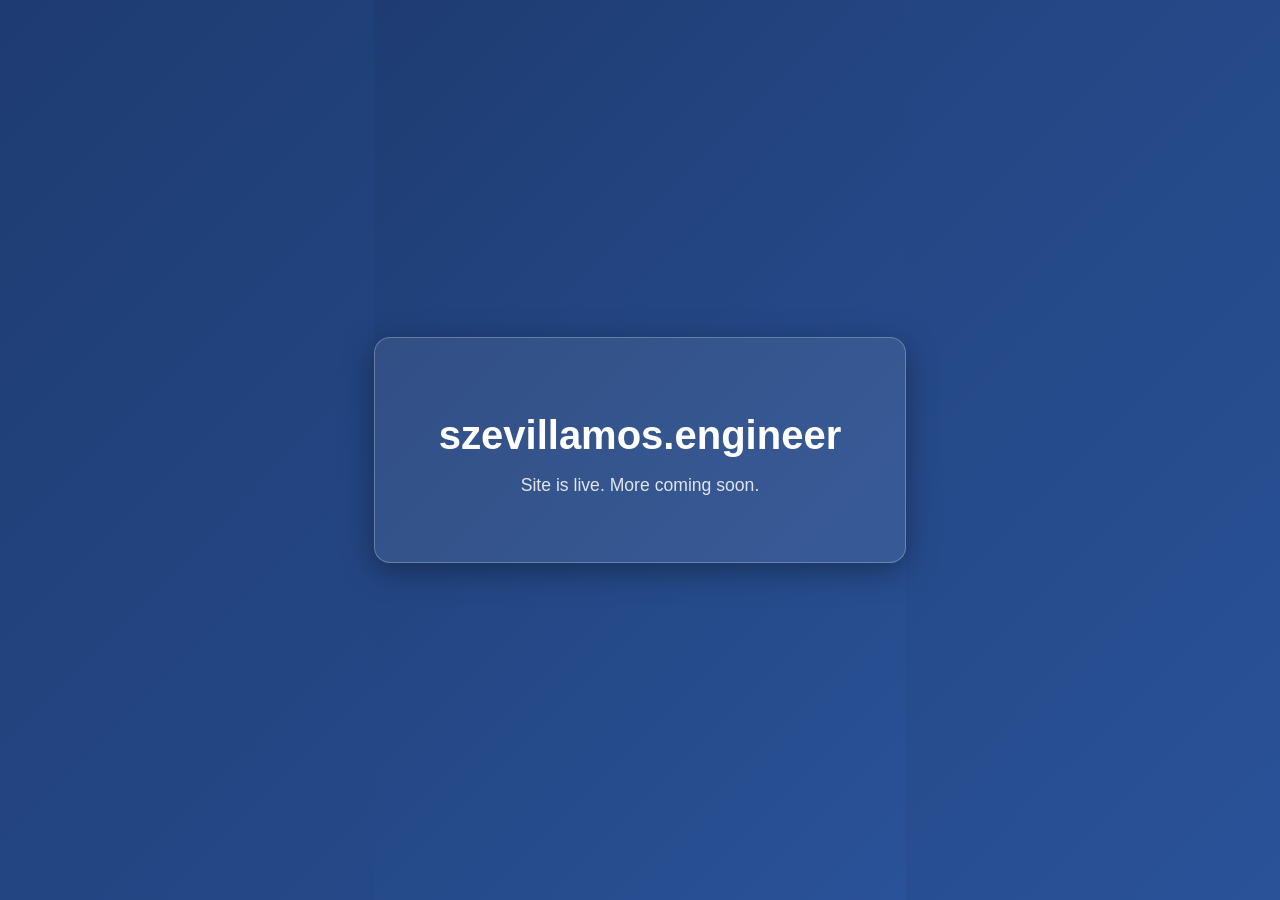
==== index.html @ 8f50891a "Add blue landing page and custom domain CNAME" ====
<!DOCTYPE html>
<html lang="en">
<head>
<meta charset="UTF-8">
<meta name="viewport" content="width=device-width, initial-scale=1.0">
<title>szevillamos.engineer</title>
<style>
  html, body {
    margin: 0;
    padding: 0;
    height: 100%;
    background: linear-gradient(135deg, #1e3c72, #2a5298);
    color: #ffffff;
    font-family: 'Segoe UI', Arial, sans-serif;
    display: flex;
    align-items: center;
    justify-content: center;
    text-align: center;
  }
  .card {
    background: rgba(255, 255, 255, 0.08);
    border: 1px solid rgba(255, 255, 255, 0.25);
    border-radius: 16px;
    padding: 48px 64px;
    box-shadow: 0 8px 32px rgba(0, 0, 0, 0.35);
  }
  h1 {
    font-size: 2.5rem;
    margin-bottom: 12px;
  }
  p {
    font-size: 1.1rem;
    opacity: 0.85;
  }
</style>
</head>
<body>
  <div class="card">
    <h1>szevillamos.engineer</h1>
    <p>Site is live. More coming soon.</p>
  </div>
</body>
</html>
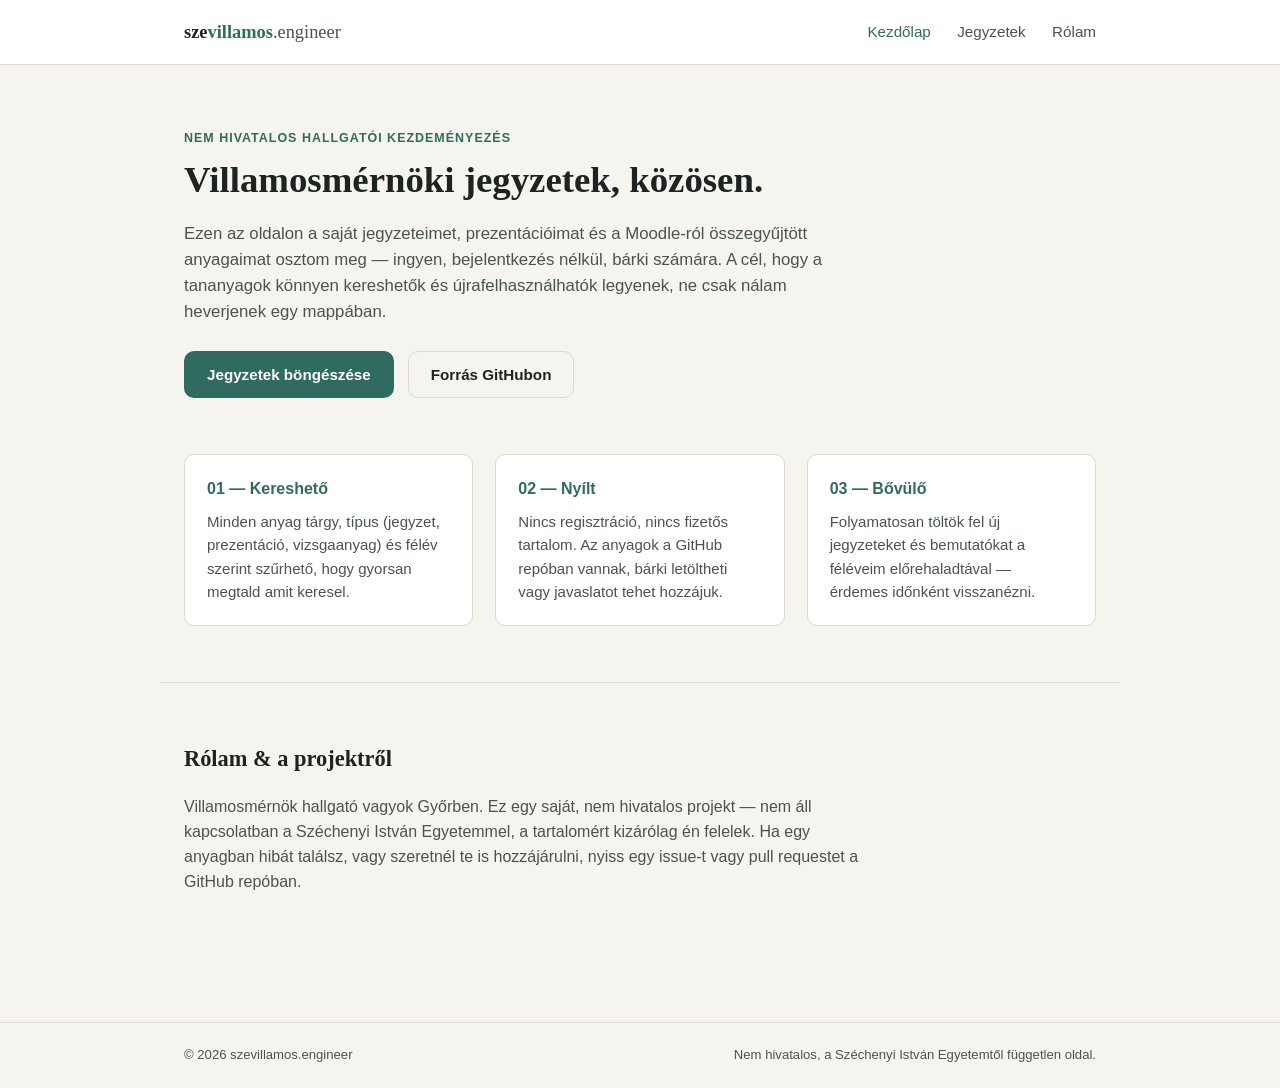
==== commit 8e605993: "Add Hungarian learning hub: home page, searchable notes page, styling, sample data" ====
--- a/index.html
+++ b/index.html
@@ -1,43 +1,75 @@
 <!DOCTYPE html>
-<html lang="en">
+<html lang="hu">
 <head>
 <meta charset="UTF-8">
 <meta name="viewport" content="width=device-width, initial-scale=1.0">
-<title>szevillamos.engineer</title>
-<style>
-  html, body {
-    margin: 0;
-    padding: 0;
-    height: 100%;
-    background: linear-gradient(135deg, #1e3c72, #2a5298);
-    color: #ffffff;
-    font-family: 'Segoe UI', Arial, sans-serif;
-    display: flex;
-    align-items: center;
-    justify-content: center;
-    text-align: center;
-  }
-  .card {
-    background: rgba(255, 255, 255, 0.08);
-    border: 1px solid rgba(255, 255, 255, 0.25);
-    border-radius: 16px;
-    padding: 48px 64px;
-    box-shadow: 0 8px 32px rgba(0, 0, 0, 0.35);
-  }
-  h1 {
-    font-size: 2.5rem;
-    margin-bottom: 12px;
-  }
-  p {
-    font-size: 1.1rem;
-    opacity: 0.85;
-  }
-</style>
+<title>SZE Villamos &ndash; Jegyzetek és tananyagok</title>
+<meta name="description" content="Villamosmérnök hallgatói jegyzetek, prezentációk és tananyagok gyűjteménye, szabadon elérhetően mindenki számára.">
+<link rel="stylesheet" href="assets/style.css">
 </head>
 <body>
-  <div class="card">
-    <h1>szevillamos.engineer</h1>
-    <p>Site is live. More coming soon.</p>
+<header class="site-header">
+  <div class="wrap">
+    <a href="index.html" class="brand">sze<span>villamos</span><span class="dot">.engineer</span></a>
+    <nav>
+      <a href="index.html" class="active">Kezdőlap</a>
+      <a href="jegyzetek.html">Jegyzetek</a>
+      <a href="#rolam">Rólam</a>
+    </nav>
   </div>
+</header>
+
+<main>
+  <section class="hero wrap">
+    <p class="eyebrow">Nem hivatalos hallgatói kezdeményezés</p>
+    <h1>Villamosmérnöki jegyzetek, közösen.</h1>
+    <p class="lead">
+      Ezen az oldalon a saját jegyzeteimet, prezentációimat és a Moodle-ról
+      összegyűjtött anyagaimat osztom meg &mdash; ingyen, bejelentkezés nélkül,
+      bárki számára. A cél, hogy a tananyagok könnyen kereshetők és
+      újrafelhasználhatók legyenek, ne csak nálam heverjenek egy mappában.
+    </p>
+    <div class="cta-row">
+      <a href="jegyzetek.html" class="btn btn-primary">Jegyzetek böngészése</a>
+      <a href="https://github.com/BencePB/szevillamos-engineer" class="btn btn-ghost">Forrás GitHubon</a>
+    </div>
+  </section>
+
+  <section class="wrap features">
+    <div class="feature">
+      <h3>01 &mdash; Kereshető</h3>
+      <p>Minden anyag tárgy, típus (jegyzet, prezentáció, vizsgaanyag) és
+      félév szerint szűrhető, hogy gyorsan megtald amit keresel.</p>
+    </div>
+    <div class="feature">
+      <h3>02 &mdash; Nyílt</h3>
+      <p>Nincs regisztráció, nincs fizetős tartalom. Az anyagok a GitHub
+      repóban vannak, bárki letöltheti vagy javaslatot tehet hozzájuk.</p>
+    </div>
+    <div class="feature">
+      <h3>03 &mdash; Bővülő</h3>
+      <p>Folyamatosan töltök fel új jegyzeteket és bemutatókat a féléveim
+      előrehaladtával &mdash; érdemes időnként visszanézni.</p>
+    </div>
+  </section>
+
+  <section class="wrap disclaimer" id="rolam">
+    <h2>Rólam &amp; a projektről</h2>
+    <p>
+      Villamosmérnök hallgató vagyok Győrben. Ez egy saját, nem hivatalos
+      projekt &mdash; nem áll kapcsolatban a Széchenyi István Egyetemmel,
+      a tartalomért kizárólag én felelek. Ha egy anyagban hibát találsz,
+      vagy szeretnél te is hozzájárulni, nyiss egy issue-t vagy pull
+      requestet a GitHub repóban.
+    </p>
+  </section>
+</main>
+
+<footer class="site-footer">
+  <div class="wrap">
+    <span>&copy; 2026 szevillamos.engineer</span>
+    <span>Nem hivatalos, a Széchenyi István Egyetemtől független oldal.</span>
+  </div>
+</footer>
 </body>
 </html>
--- a/assets/style.css
+++ b/assets/style.css
@@ -0,0 +1,78 @@
+
+:root{
+  --bg: #f6f4ef;
+  --bg-alt: #ffffff;
+  --ink: #1c2321;
+  --ink-soft: #4b5350;
+  --line: #dedad0;
+  --accent: #2f6b5e;
+  --accent-soft: #e7efec;
+  --radius: 10px;
+}
+*{box-sizing:border-box;}
+html,body{margin:0;padding:0;}
+body{
+  background:var(--bg);
+  color:var(--ink);
+  font-family: "Segoe UI", Verdana, Arial, sans-serif;
+  line-height:1.55;
+}
+.wrap{max-width:960px;margin:0 auto;padding:0 24px;}
+
+.site-header{border-bottom:1px solid var(--line);background:var(--bg-alt);}
+.site-header .wrap{display:flex;align-items:center;justify-content:space-between;height:64px;}
+.brand{font-family: Georgia, "Times New Roman", serif;font-size:1.15rem;color:var(--ink);text-decoration:none;font-weight:700;}
+.brand span{color:var(--accent);}
+.brand .dot{color:var(--ink-soft);font-weight:400;}
+nav a{color:var(--ink-soft);text-decoration:none;margin-left:22px;font-size:0.95rem;}
+nav a.active,nav a:hover{color:var(--accent);}
+
+.hero{padding:64px 24px 32px;}
+.eyebrow{color:var(--accent);text-transform:uppercase;letter-spacing:.08em;font-size:.78rem;font-weight:700;margin:0 0 10px;}
+h1{font-family: Georgia, "Times New Roman", serif;font-size:2.3rem;line-height:1.2;margin:0 0 18px;}
+.lead{color:var(--ink-soft);font-size:1.05rem;max-width:640px;}
+.cta-row{margin-top:26px;display:flex;gap:14px;flex-wrap:wrap;}
+.btn{display:inline-block;padding:11px 22px;border-radius:var(--radius);text-decoration:none;font-size:.95rem;font-weight:600;border:1px solid transparent;}
+.btn-primary{background:var(--accent);color:#fff;}
+.btn-primary:hover{background:#255248;}
+.btn-ghost{border-color:var(--line);color:var(--ink);}
+.btn-ghost:hover{border-color:var(--accent);color:var(--accent);}
+
+.features{display:grid;grid-template-columns:repeat(3,1fr);gap:22px;padding:24px 24px 56px;}
+.feature{background:var(--bg-alt);border:1px solid var(--line);border-radius:var(--radius);padding:22px;}
+.feature h3{margin:0 0 8px;font-size:1rem;color:var(--accent);}
+.feature p{margin:0;color:var(--ink-soft);font-size:.94rem;}
+
+.disclaimer{padding:0 24px 72px;border-top:1px solid var(--line);padding-top:40px;}
+.disclaimer h2{font-family:Georgia,serif;font-size:1.4rem;}
+.disclaimer p{color:var(--ink-soft);max-width:680px;}
+
+main.wrap{padding:48px 24px 72px;}
+main.wrap h1{margin-bottom:8px;}
+
+.toolbar{margin:28px 0 22px;}
+#search{width:100%;padding:12px 14px;border:1px solid var(--line);border-radius:var(--radius);font-size:1rem;background:var(--bg-alt);}
+.chips{display:flex;gap:8px;flex-wrap:wrap;margin-top:14px;}
+.chip{padding:6px 14px;border:1px solid var(--line);border-radius:999px;font-size:.85rem;cursor:pointer;background:var(--bg-alt);color:var(--ink-soft);}
+.chip.active{background:var(--accent);border-color:var(--accent);color:#fff;}
+
+.grid{display:grid;grid-template-columns:repeat(auto-fill,minmax(260px,1fr));gap:18px;margin-top:8px;}
+.card{background:var(--bg-alt);border:1px solid var(--line);border-radius:var(--radius);padding:18px;}
+.card h4{margin:0 0 6px;font-size:1.02rem;}
+.card .meta{color:var(--accent);font-size:.78rem;text-transform:uppercase;letter-spacing:.05em;font-weight:700;margin-bottom:8px;}
+.card p{margin:0 0 12px;color:var(--ink-soft);font-size:.9rem;}
+.card a{color:var(--accent);text-decoration:none;font-weight:600;font-size:.88rem;}
+.card a:hover{text-decoration:underline;}
+.empty{color:var(--ink-soft);margin-top:30px;}
+
+.upload-guide{margin-top:56px;border-top:1px solid var(--line);padding-top:32px;}
+.upload-guide h2{font-family:Georgia,serif;font-size:1.25rem;}
+.upload-guide code{background:var(--accent-soft);padding:2px 6px;border-radius:4px;font-size:.9em;}
+
+.site-footer{border-top:1px solid var(--line);margin-top:40px;}
+.site-footer .wrap{display:flex;justify-content:space-between;flex-wrap:wrap;gap:6px;padding:22px 24px;color:var(--ink-soft);font-size:.82rem;}
+
+@media(max-width:720px){
+  .features{grid-template-columns:1fr;}
+  h1{font-size:1.8rem;}
+}
